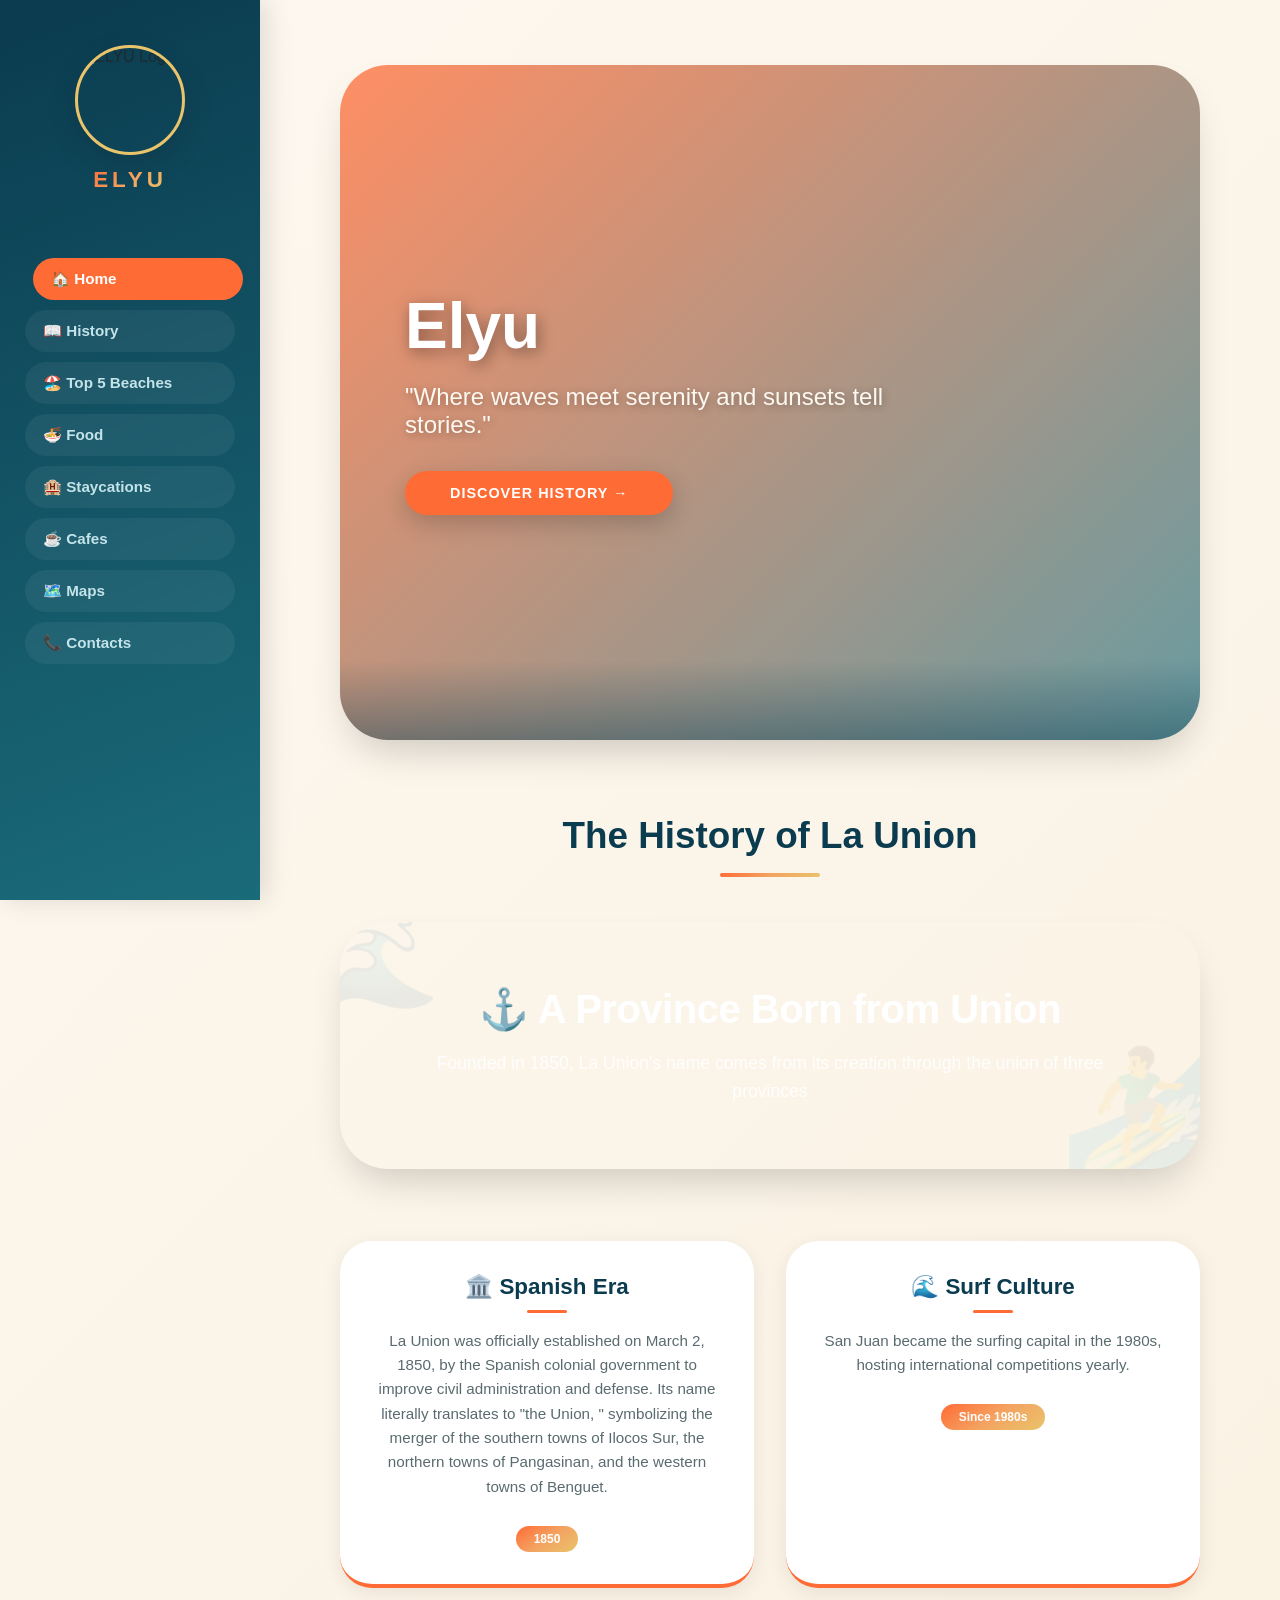
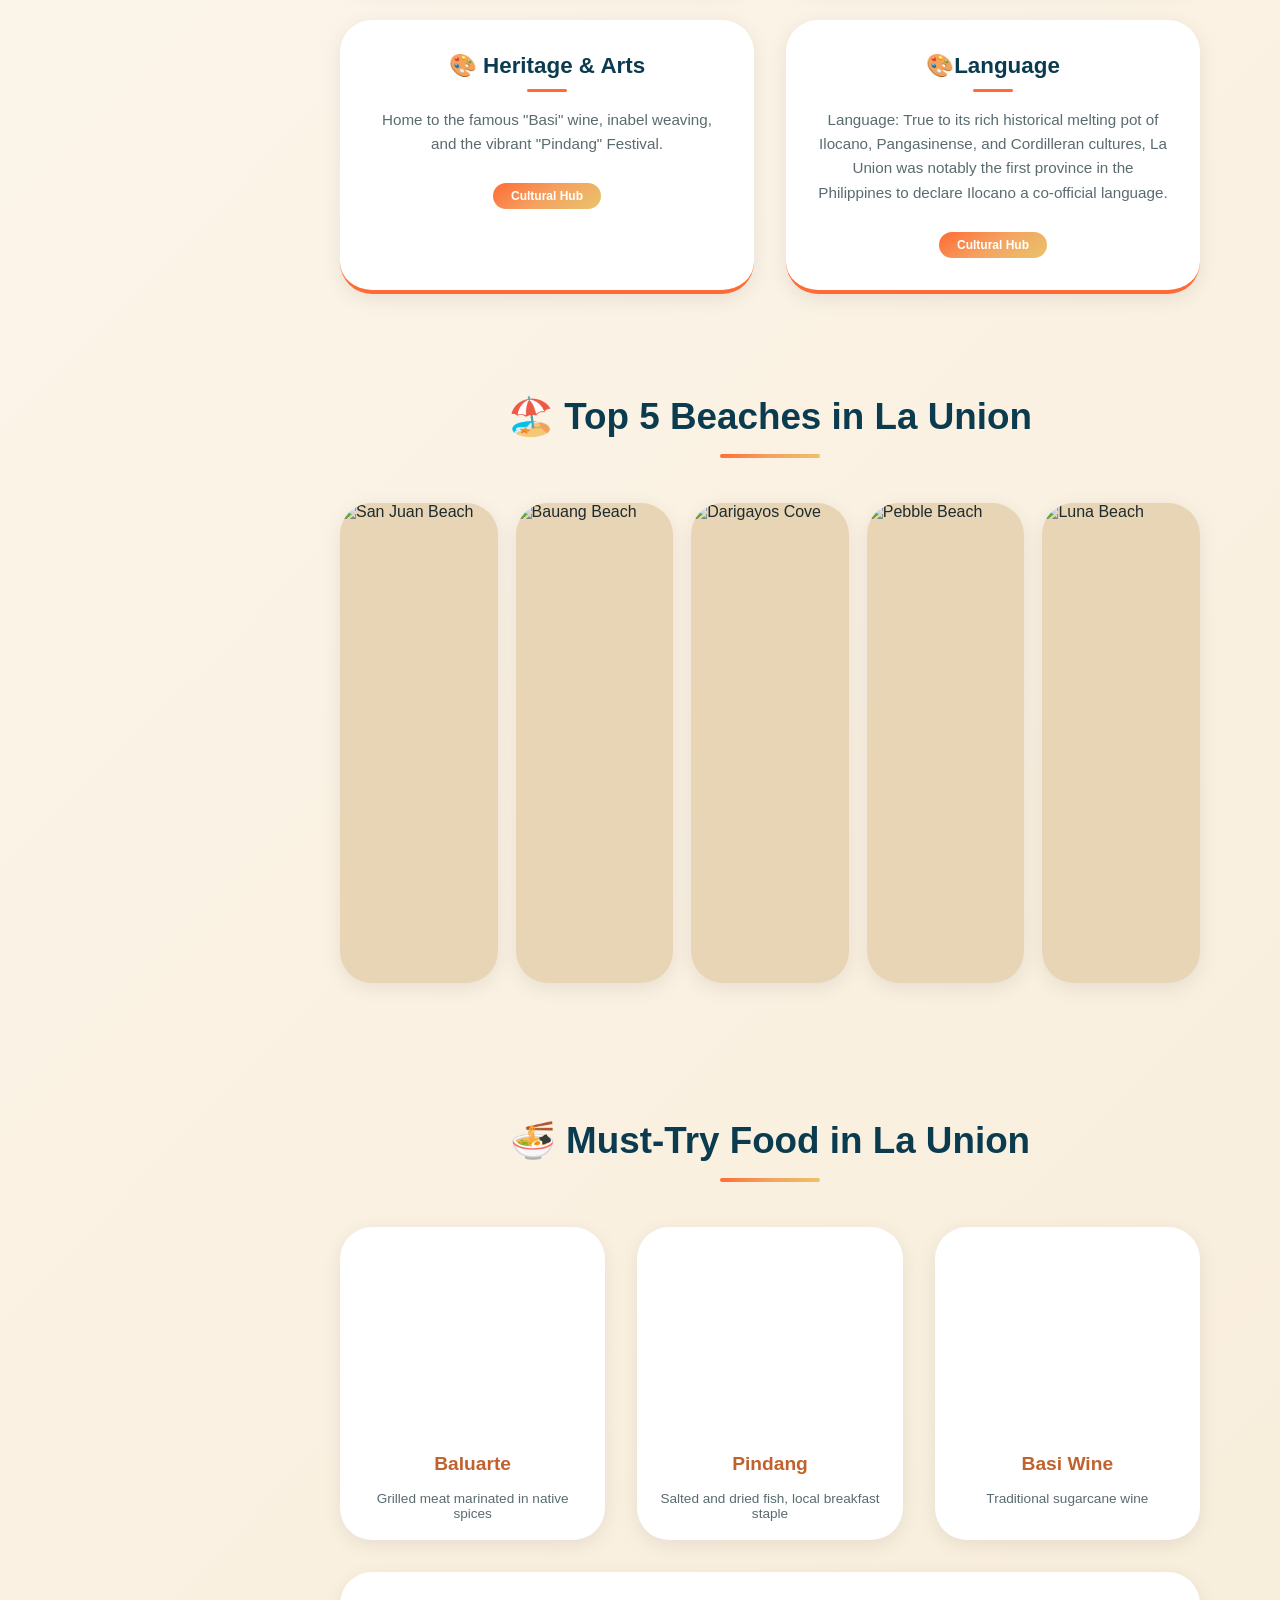
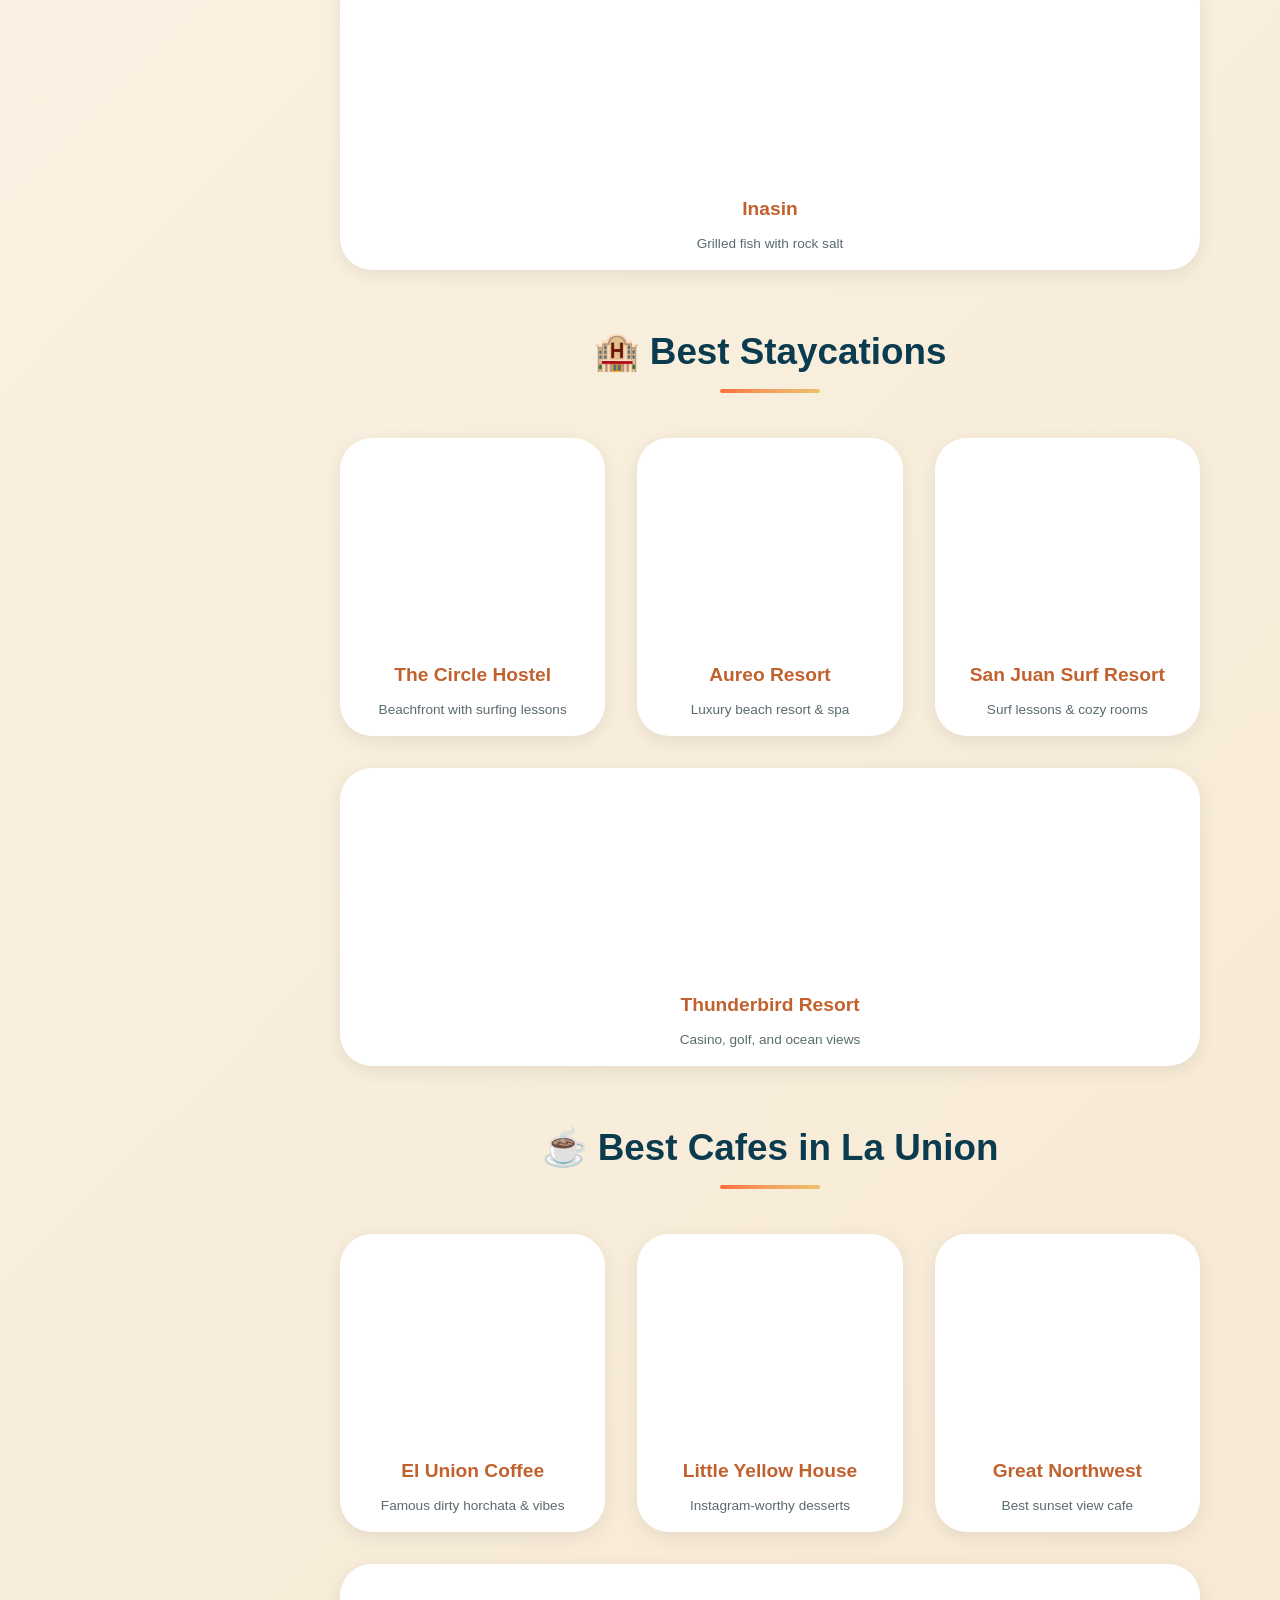
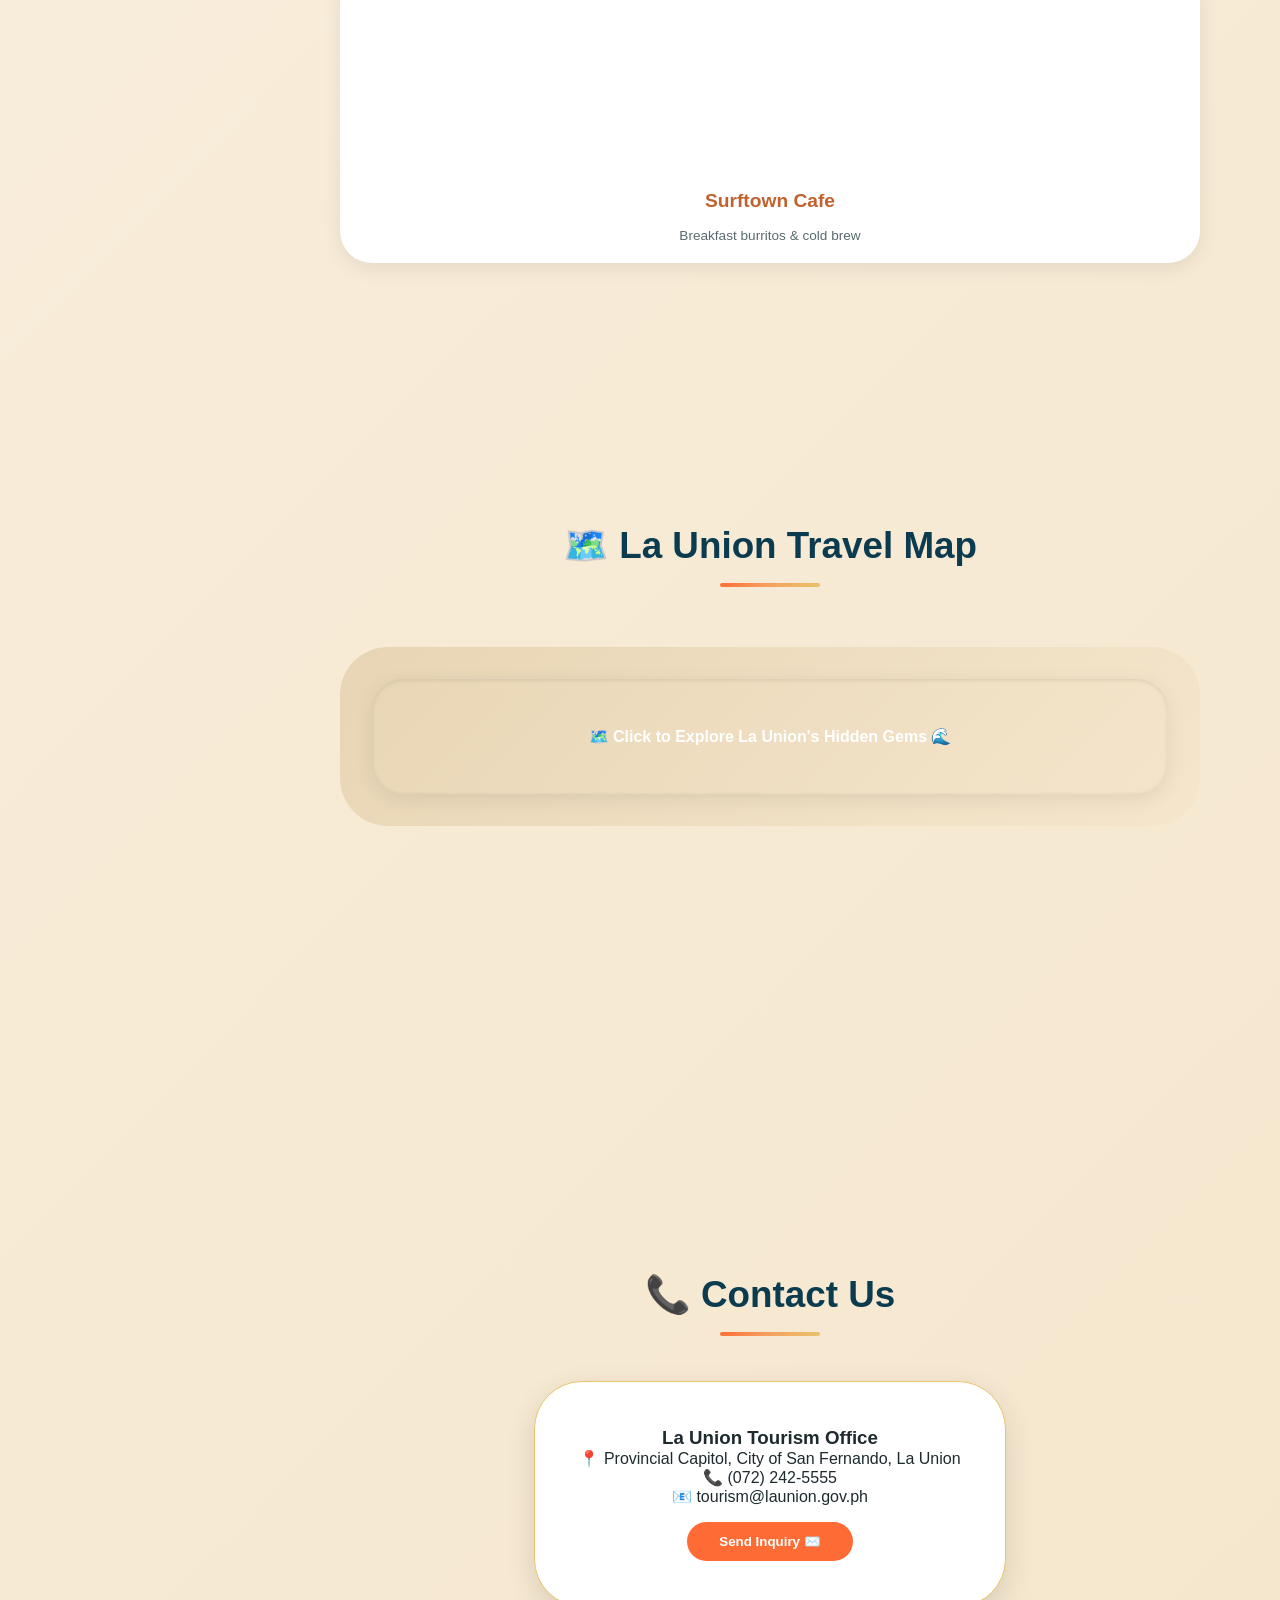
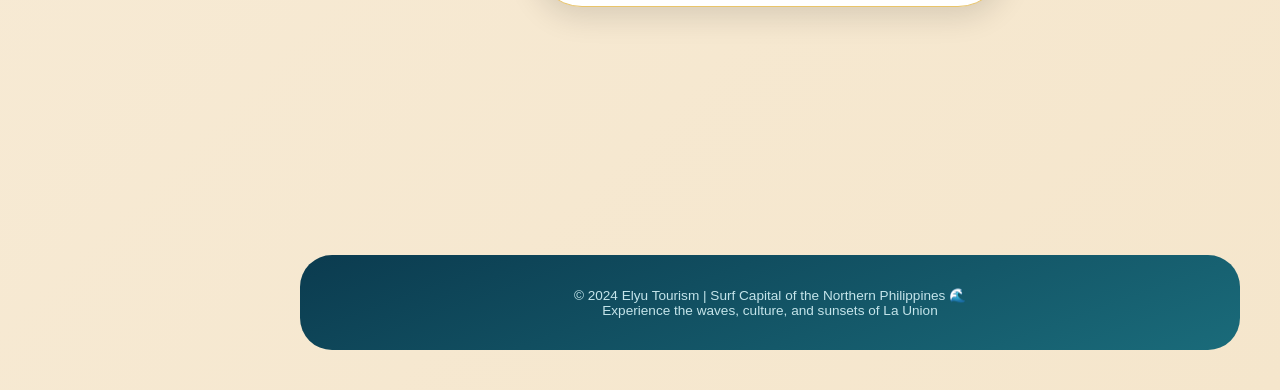
==== tourist.html @ 0ab605ce "index.html" ====
<!DOCTYPE html>
<html lang="en">
<head>
    <meta charset="UTF-8">
    <meta name="viewport" content="width=device-width, initial-scale=1.0">
    <title>La Union | Surf Capital of the Northern Philippines</title>
    <link rel="preconnect" href="https://fonts.googleapis.com">
    <link rel="preconnect" href="https://fonts.gstatic.com" crossorigin>
    <link rel="stylesheet" href="project.css">
</head>
<style>
    /* ----- RESET & SUNSET VIBES VARIABLES ----- */
* {
    margin: 0;
    padding: 0;
    box-sizing: border-box;
}

:root {
    /* Fonts */
    --primary-font: 'Montserrat', sans-serif;
    --body-font: 'Poppins', sans-serif;
    
    /* 🌅 SUNSET VIBES COLOR PALETTE 🌊 */
    --sunset-orange: #FF6B35;
    --sunset-coral: #F4A261;
    --sunset-gold: #E9C46A;
    --sunset-pink: #E76F51;
    --sunset-glow: #FFB347;
    
    /* Ocean Waters */
    --ocean-deep: #0B3B4F;
    --ocean-wave: #1A6B7A;
    --ocean-shallow: #4AA3B0;
    --ocean-foam: #8DC9D4;
    --ocean-mist: #C4E4EA;
    
    /* Sand & Beach */
    --sand-light: #FDF8F0;
    --sand-warm: #F5E6CC;
    --sand-deep: #E8D5B5;
    
    /* Terracotta Accents */
    --terracotta: #C1612E;
    --terracotta-dark: #9B451D;
    
    /* Text Colors */
    --text-dark: #1E2A2E;
    --text-light: #5A6B6F;
    --text-white: #FFFFFF;
    
    /* Gradients */
    --sidebar-gradient: linear-gradient(160deg, #0B3B4F 0%, #1A6B7A 100%);
    --hero-gradient: linear-gradient(135deg, rgba(255, 107, 53, 0.75), rgba(26, 107, 122, 0.65));
    --sunset-gradient: linear-gradient(145deg, #FF6B35, #F4A261, #E9C46A);
    --ocean-gradient: linear-gradient(145deg, #0B3B4F, #1A6B7A, #4AA3B0);
    
    /* Sizes & Effects */
    --sidebar-width: 260px;
    --transition: all 0.3s cubic-bezier(0.2, 0.9, 0.4, 1.1);
    --shadow-sm: 0 5px 20px rgba(0,0,0,0.08);
    --shadow-md: 0 10px 30px rgba(0,0,0,0.12);
    --shadow-lg: 0 20px 40px -12px rgba(0,0,0,0.2);
    --border-radius-lg: 48px;
    --border-radius-md: 32px;
    --border-radius-sm: 24px;
}

/* --- BODY & BACKGROUND --- */
body {
    font-family: var(--body-font);
    background: linear-gradient(135deg, var(--sand-light) 0%, var(--sand-warm) 100%);
    color: var(--text-dark);
    min-height: 100vh;
    scroll-behavior: smooth;
}

/* --- SIDEBAR - DESKTOP VERSION --- */
.sidebar {
    width: var(--sidebar-width);
    height: 100vh;
    background: var(--sidebar-gradient);
    position: fixed;
    top: 0;
    left: 0;
    padding: 45px 25px;
    display: flex;
    flex-direction: column;
    z-index: 1000;
    transition: var(--transition);
    box-shadow: 6px 0 25px rgba(0,0,0,0.12);
}

.logo-container {
    display: flex;
    flex-direction: column;
    align-items: center;
    margin-bottom: 45px;
}

.real-img { 
    width: 110px;
    height: 110px;
    object-fit: cover;
    border-radius: 50%;
    border: 3px solid var(--sunset-gold);
    box-shadow: var(--shadow-md);
    transition: transform 0.3s ease;
}

.real-img:hover {
    transform: scale(1.03);
    border-color: var(--sunset-orange);
}

.logo-text {
    color: var(--text-white);
    margin-top: 12px;
    font-size: 1.4rem;
    letter-spacing: 4px;
    font-family: var(--primary-font);
    font-weight: 800;
    background: var(--sunset-gradient);
    -webkit-background-clip: text;
    background-clip: text;
    color: transparent;
}

.sidebar nav {
    display: flex;
    flex-direction: column;
    gap: 10px;
    margin-top: 20px;
}

.sidebar nav a {
    color: var(--ocean-mist);
    text-decoration: none;
    font-weight: 600;
    padding: 12px 18px;
    border-radius: 50px;
    transition: var(--transition);
    background: rgba(255, 255, 255, 0.06);
    backdrop-filter: blur(2px);
    font-size: 0.95rem;
    display: flex;
    align-items: center;
    gap: 10px;
}

.sidebar nav a:hover {
    background: var(--sunset-orange);
    color: white;
    transform: translateX(8px);
    box-shadow: var(--shadow-sm);
}

/* HAMBURGER MENU BUTTON - HIDDEN ON DESKTOP */
.menu-toggle {
    display: none;
}

/* --- MAIN CONTENT (DESKTOP) --- */
main {
    margin-left: var(--sidebar-width);
    width: calc(100% - var(--sidebar-width));
    padding: 20px 40px;
    background: none;
}

section {
    min-height: 85vh;
    padding: 30px 40px;
    display: flex;
    flex-direction: column;
    justify-content: center;
    scroll-margin-top: 20px;
}

/* --- HERO SECTION --- */
.hero {
    background: var(--hero-gradient), url('LAUNION.jpg');
    background-size: cover;
    background-position: center 30%;
    background-repeat: no-repeat;
    border-radius: var(--border-radius-lg);
    padding: 90px 65px;
    min-height: 75vh;
    display: flex;
    flex-direction: column;
    justify-content: center;
    box-shadow: var(--shadow-lg);
    position: relative;
    overflow: hidden;
}

.hero::before {
    content: '';
    position: absolute;
    bottom: 0;
    left: 0;
    right: 0;
    height: 80px;
    background: linear-gradient(to top, rgba(11, 59, 79, 0.4), transparent);
    pointer-events: none;
}

.hero h1 {
    font-size: clamp(2.5rem, 5vw, 5.5rem);
    font-weight: 800;
    font-family: var(--primary-font);
    color: white;
    text-shadow: 2px 4px 15px rgba(0,0,0,0.4);
    line-height: 1.15;
    margin-bottom: 1.2rem;
    max-width: 750px;
    position: relative;
    z-index: 1;
}

.hero p {
    font-size: clamp(1rem, 2vw, 1.5rem);
    color: var(--sand-light);
    font-weight: 500;
    max-width: 550px;
    text-shadow: 1px 2px 8px rgba(0,0,0,0.3);
    margin-bottom: 2rem;
    position: relative;
    z-index: 1;
}

/* --- BUTTONS --- */
.explore-btn {
    font-size: 0.9rem;
    background: var(--sunset-orange);
    color: white;
    padding: 14px 45px;
    border-radius: 50px;
    text-decoration: none;
    font-weight: 700;
    text-transform: uppercase;
    font-family: var(--primary-font);
    width: fit-content;
    transition: var(--transition);
    box-shadow: 0 8px 25px rgba(0,0,0,0.2);
    border: none;
    cursor: pointer;
    letter-spacing: 1px;
    position: relative;
    z-index: 1;
}

.explore-btn:hover {
    background: var(--terracotta-dark);
    transform: translateY(-3px);
    box-shadow: 0 15px 30px rgba(0,0,0,0.25);
}

.btn-small {
    background: var(--sunset-orange);
    border: none;
    padding: 12px 32px;
    border-radius: 50px;
    font-weight: 600;
    color: white;
    margin-top: 1rem;
    cursor: pointer;
    transition: var(--transition);
    font-family: var(--primary-font);
}

.btn-small:hover {
    background: var(--terracotta-dark);
    transform: translateY(-2px);
}

/* --- SECTION TITLES --- */
.section-title {
    font-size: 2.3rem;
    font-family: var(--primary-font);
    text-align: center;
    margin-bottom: 2.8rem;
    color: var(--ocean-deep);
    font-weight: 800;
    position: relative;
}

.section-title:after {
    content: '';
    display: block;
    width: 100px;
    height: 4px;
    background: var(--sunset-gradient);
    margin: 1rem auto 0;
    border-radius: 4px;
}

/* --- HOVER GALLERY (Beaches) --- */
.slides {
    display: flex;
    width: 100%;
    height: 480px;
    gap: 18px;
    list-style: none;
    margin-bottom: 35px;
}

.slides li, .slide {
    flex: 1;
    position: relative;
    overflow: hidden;
    border-radius: var(--border-radius-md);
    transition: flex 0.6s cubic-bezier(0.25, 1, 0.5, 1);
    cursor: pointer;
    background: var(--sand-deep);
    display: flex;
    align-items: center;
    justify-content: center;
    box-shadow: var(--shadow-sm);
}

.slides li:hover, .slide:hover { 
    flex: 4.5; 
}

.slides img {
    width: 100%;
    height: 100%;
    object-fit: cover;
}

.content {
    position: absolute;
    bottom: 0;
    left: 0;
    right: 0;
    padding: 30px 25px;
    background: linear-gradient(transparent, rgba(11, 59, 79, 0.9));
    color: white;
    opacity: 0;
    transition: opacity 0.4s ease;
}

.slides li:hover .content { 
    opacity: 1; 
}

.content h3 {
    font-size: 1.4rem;
    font-family: var(--primary-font);
    margin-bottom: 5px;
}

.content p {
    font-size: 0.85rem;
    opacity: 0.9;
}

/* --- STORY SECTION --- */
.story-container {
    max-width: 1400px;
    margin: 0 auto;
}

.story-hero {
    background: linear-gradient(135deg, rgba(11, 59, 79, 0.92), rgba(255, 107, 53, 0.85)), url('https://images.unsplash.com/photo-1589330273594-fade1ee91647?q=80&w=2070&auto=format');
    background-size: cover;
    background-position: center;
    background-attachment: fixed;
    border-radius: var(--border-radius-lg);
    padding: 4rem 3rem;
    text-align: center;
    margin-bottom: 3.5rem;
    color: white;
    box-shadow: var(--shadow-lg);
    position: relative;
    overflow: hidden;
}

.story-hero::before {
    content: '🏄‍♂️';
    position: absolute;
    font-size: 8rem;
    opacity: 0.08;
    bottom: -20px;
    right: -20px;
    pointer-events: none;
}

.story-hero::after {
    content: '🌊';
    position: absolute;
    font-size: 6rem;
    opacity: 0.08;
    top: -20px;
    left: -20px;
    pointer-events: none;
}

.story-hero h2 {
    font-size: 2.5rem;
    font-weight: 800;
    font-family: var(--primary-font);
    margin-bottom: 1rem;
    letter-spacing: -0.5px;
}

.story-hero p {
    font-size: 1.1rem;
    max-width: 700px;
    margin: 0 auto;
    opacity: 0.95;
    line-height: 1.6;
}

.story-grid {
    display: grid;
    grid-template-columns: repeat(auto-fit, minmax(300px, 1fr));
    gap: 2rem;
    margin-top: 1rem;
}

.story-card {
    background: white;
    border-radius: var(--border-radius-md);
    padding: 2rem 1.8rem;
    transition: var(--transition);
    box-shadow: var(--shadow-sm);
    border-bottom: 4px solid var(--sunset-orange);
    position: relative;
    overflow: hidden;
    text-align: center;
}

.story-card::before {
    content: '';
    position: absolute;
    top: 0;
    left: 0;
    right: 0;
    height: 4px;
    background: var(--sunset-gradient);
    opacity: 0;
    transition: var(--transition);
}

.story-card:hover::before {
    opacity: 1;
}

.story-card:hover {
    transform: translateY(-10px);
    box-shadow: var(--shadow-lg);
    border-bottom-color: var(--ocean-wave);
}

.story-card .card-icon {
    font-size: 3rem;
    margin-bottom: 1.2rem;
    display: inline-block;
}

.story-card h3 {
    color: var(--ocean-deep);
    margin-bottom: 1rem;
    font-size: 1.4rem;
    font-weight: 700;
    font-family: var(--primary-font);
    position: relative;
    display: inline-block;
}

.story-card h3::after {
    content: '';
    display: block;
    width: 40px;
    height: 3px;
    background: var(--sunset-orange);
    margin: 0.6rem auto 0;
    border-radius: 3px;
    transition: width 0.3s ease;
}

.story-card:hover h3::after {
    width: 60px;
}

.story-card p {
    color: var(--text-light);
    line-height: 1.6;
    margin-bottom: 1.2rem;
    font-size: 0.95rem;
}

.info-badge {
    display: inline-flex;
    align-items: center;
    gap: 6px;
    background: var(--sunset-gradient);
    padding: 6px 18px;
    border-radius: 50px;
    font-size: 0.75rem;
    font-weight: 700;
    margin-top: 0.5rem;
    color: white;
    transition: var(--transition);
}

.story-card:hover .info-badge {
    transform: scale(1.05);
    box-shadow: 0 4px 12px rgba(255, 107, 53, 0.3);
}

.year-badge {
    display: inline-block;
    background: rgba(11, 59, 79, 0.1);
    color: var(--ocean-deep);
    padding: 4px 12px;
    border-radius: 50px;
    font-size: 0.7rem;
    font-weight: 600;
    margin-bottom: 0.8rem;
}

/* --- GALLERY CARDS --- */
.gallery-list {
    display: flex;
    flex-wrap: wrap;
    gap: 2rem;
    list-style: none;
    justify-content: center;
}

.gallery-card {
    flex: 1 1 230px;
    background: white;
    border-radius: var(--border-radius-md);
    overflow: hidden;
    transition: var(--transition);
    cursor: pointer;
    box-shadow: var(--shadow-sm);
    display: flex;
    flex-direction: column;
    min-width: 190px;
}

.gallery-card:hover {
    transform: translateY(-8px);
    box-shadow: var(--shadow-lg);
}

.img-holder {
    height: 210px;
    background-size: cover;
    background-position: center;
    transition: transform 0.4s ease;
}

.gallery-card:hover .img-holder {
    transform: scale(1.05);
}

.gallery-card h3 {
    background: white;
    margin: 0;
    padding: 1rem;
    font-size: 1.2rem;
    font-weight: 700;
    text-align: center;
    color: var(--terracotta);
    transition: var(--transition);
}

.gallery-card:hover h3 {
    background: var(--sunset-orange);
    color: white;
}

.gallery-card .desc {
    padding: 0 1rem 1.2rem 1rem;
    font-size: 0.85rem;
    color: var(--text-light);
    text-align: center;
}

/* --- MAP SECTION --- */
.map-container {
    background: linear-gradient(135deg, var(--sand-deep), var(--sand-warm));
    border-radius: var(--border-radius-lg);
    padding: 2rem;
    margin-top: 1rem;
    text-align: center;
}

.interactive-map-card {
    background: var(--ocean-gradient);
    border-radius: var(--border-radius-md);
    padding: 3rem 2rem;
    color: white;
    font-weight: bold;
    cursor: pointer;
    transition: var(--transition);
    box-shadow: inset 0 1px 4px rgba(0,0,0,0.1), var(--shadow-sm);
    background-image: radial-gradient(circle at 10% 30%, rgba(255,215,150,0.15) 1px, transparent 1px);
    background-size: 22px 22px;
}

.interactive-map-card:hover {
    transform: scale(0.98);
    background: var(--ocean-deep);
}

/* --- INQUIRE & CONTACT --- */
.inquire-card, .contact-card {
    background: white;
    border-radius: var(--border-radius-lg);
    padding: 2.8rem;
    text-align: center;
    max-width: 750px;
    margin: 0 auto;
    box-shadow: var(--shadow-md);
    transition: var(--transition);
    border: 1px solid var(--sunset-gold);
}

.inquire-card:hover, .contact-card:hover {
    transform: translateY(-6px);
    box-shadow: var(--shadow-lg);
}

/* --- DIVIDER --- */
.divider {
    margin: 2rem auto;
    width: 70%;
    height: 2px;
    background: radial-gradient(circle, var(--sunset-orange), transparent);
    border: 0;
}

/* --- FOOTER --- */
.footer-tag {
    text-align: center;
    padding: 2rem;
    font-size: 0.85rem;
    background: var(--sidebar-gradient);
    color: var(--ocean-mist);
    margin-top: 2rem;
    border-radius: var(--border-radius-md);
    margin-bottom: 20px;
}

/* MOBILE RESPONSIVE */
@media (max-width: 900px) {
    .sidebar {
        width: 100%;
        height: auto;
        position: relative;
        left: 0 !important;
        flex-direction: row;
        flex-wrap: wrap;
        align-items: center;
        justify-content: space-between;
        padding: 10px 15px;
    }
    
    .menu-toggle, .overlay {
        display: none !important;
    }
    
    .logo-container {
        flex-direction: row;
        align-items: center;
        gap: 10px;
        margin-bottom: 0;
    }
    
    .real-img {
        width: 45px;
        height: 45px;
    }
    
    .logo-text {
        font-size: 1rem;
        margin-top: 0;
        letter-spacing: 2px;
        color: white;
        background: none;
        -webkit-background-clip: unset;
        background-clip: unset;
    }
    
    .sidebar nav {
        flex-direction: row;
        flex-wrap: wrap;
        gap: 5px;
        margin-top: 0;
        width: auto;
    }
    
    .sidebar nav a {
        font-size: 0.65rem;
        padding: 5px 10px;
        background: rgba(255,255,255,0.15);
    }
    
    main {
        margin-left: 0;
        width: 100%;
        padding: 15px;
    }
    
    section {
        padding: 20px 15px;
        min-height: auto;
    }
    
    .hero {
        padding: 40px 25px;
        min-height: 50vh;
        border-radius: 28px;
    }
    
    .hero h1 {
        font-size: 1.6rem;
    }
    
    .hero p {
        font-size: 0.85rem;
    }
    
    .explore-btn {
        padding: 10px 25px;
        font-size: 0.75rem;
    }
    
    .section-title {
        font-size: 1.5rem;
        margin-bottom: 1.2rem;
    }
    
    .section-title:after {
        width: 60px;
        height: 3px;
    }
    
    .slides {
        height: 250px;
        gap: 8px;
    }
    
    .content {
        padding: 10px;
    }
    
    .content h3 {
        font-size: 0.8rem;
    }
    
    .content p {
        font-size: 0.6rem;
    }
    
    .story-hero {
        padding: 1.5rem 1rem;
        background-attachment: scroll;
    }
    
    .story-hero h2 {
        font-size: 1.3rem;
    }
    
    .story-hero p {
        font-size: 0.8rem;
    }
    
    .story-grid {
        grid-template-columns: 1fr;
        gap: 1rem;
    }
    
    .story-card {
        padding: 1rem;
    }
    
    .story-card .card-icon {
        font-size: 2rem;
    }
    
    .story-card h3 {
        font-size: 1rem;
    }
    
    .gallery-list {
        gap: 1rem;
    }
    
    .gallery-card {
        flex: 1 1 160px;
        min-width: 140px;
    }
    
    .img-holder {
        height: 130px;
    }
    
    .gallery-card h3 {
        font-size: 0.8rem;
        padding: 0.5rem;
    }
    
    .gallery-card .desc {
        font-size: 0.6rem;
    }
    
    .map-container {
        padding: 1rem;
    }
    
    .interactive-map-card {
        padding: 1.2rem;
        font-size: 0.8rem;
    }
    
    .inquire-card, .contact-card {
        padding: 1.2rem;
        max-width: 100%;
    }
    
    .footer-tag {
        padding: 1rem;
        font-size: 0.65rem;
    }
}

/* SMALL MOBILE */
@media (max-width: 550px) {
    .sidebar {
        padding: 8px 12px;
    }
    
    .real-img {
        width: 35px;
        height: 35px;
    }
    
    .logo-text {
        font-size: 0.8rem;
    }
    
    .sidebar nav a {
        font-size: 0.55rem;
        padding: 4px 8px;
    }
    
    .hero {
        padding: 30px 18px;
        min-height: 45vh;
    }
    
    .hero h1 {
        font-size: 1.3rem;
    }
    
    .hero p {
        font-size: 0.75rem;
    }
    
    .slides {
        height: 180px;
    }
    
    .gallery-card {
        flex: 1 1 130px;
        min-width: 120px;
    }
    
    .img-holder {
        height: 100px;
    }
}
</style>
<body>


    <!-- SIDEBAR -->
    <aside class="sidebar">
        <div class="logo-container">
          <img src="real.png" alt="ELYU Logo" class="real-img">
            <div class="logo-text">ELYU</div>
        </div>
        <nav>
            <a href="#home">🏠 Home</a>
            <a href="#history">📖 History</a>
            <a href="#beaches">🏖️ Top 5 Beaches</a>
            <a href="#food">🍜 Food</a>
            <a href="#staycations">🏨 Staycations</a>
            <a href="#cafes">☕ Cafes</a>
            <a href="#map">🗺️ Maps</a>
            <a href="#contact">📞 Contacts</a>
        </nav>
    </aside>

    <!-- MAIN CONTENT -->
    <main>
        <!-- HERO SECTION -->
        <section id="home">
            <div class="hero">
                <h1>Elyu</h1>
                <p>"Where waves meet serenity and sunsets tell stories."</p>
                <a href="#history" class="explore-btn">Discover History →</a>
            </div>
        </section>

        <!-- HISTORY SECTION -->
        <section id="history">
            <h2 class="section-title">The History of La Union</h2>
            <div class="story-hero">
                <h2>⚓ A Province Born from Union</h2>
                <p>Founded in 1850, La Union's name comes from its creation through the union of three provinces</p>
            </div>
            <div class="story-grid">
                <div class="story-card">
                    <h3>🏛️ Spanish Era</h3>
                    <p>La Union was officially established on March 2, 1850, by the Spanish colonial government to improve civil administration and defense. Its name literally translates to "the Union,
                      " symbolizing the merger of the southern towns of Ilocos Sur,
                       the northern towns of Pangasinan, and the western towns of Benguet.</p>
                    <span class="info-badge">1850</span>
                </div>
                <div class="story-card">
                    <h3>🌊 Surf Culture</h3>
                    <p>San Juan became the surfing capital in the 1980s, hosting international competitions yearly.</p>
                    <span class="info-badge">Since 1980s</span>
                </div>
                <div class="story-card">
                    <h3>🎨 Heritage & Arts</h3>
                    <p>Home to the famous "Basi" wine, inabel weaving, and the vibrant "Pindang" Festival.</p>
                    <span class="info-badge">Cultural Hub</span>
                </div>
                 <div class="story-card">
                    <h3>🎨Language</h3>
                    <p>Language: True to its rich historical melting pot of Ilocano,
                       Pangasinense, and Cordilleran cultures, 
                       La Union was notably the first province in the Philippines to declare Ilocano a co-official language.</p>
                    <span class="info-badge">Cultural Hub</span>
                </div>
            </div>
        </section>

        <!-- TOP 5 BEACHES -->
        <section id="beaches">
            <h2 class="section-title">🏖️ Top 5 Beaches in La Union</h2>
            <ul class="slides">
                <li>
                    <img src="https://images.unsplash.com/photo-1507525428034-b723cf961d3e?q=80&w=2073&auto=format" alt="San Juan Beach">
                    <div class="content">
                        <h3>San Juan Beach</h3>
                        <p>The Surfing Capital - perfect waves for beginners and pros.</p>
                    </div>
                </li>
                <li>
                    <img src="https://images.unsplash.com/photo-1519046904884-53103b34b206?q=80&w=2070&auto=format" alt="Bauang Beach">
                    <div class="content">
                        <h3>Bauang Beach</h3>
                        <p>Calm waters, great for swimming and beach picnics.</p>
                    </div>
                </li>
                <li>
                    <img src="https://images.unsplash.com/photo-1535498730771-e735b998cd64?q=80&w=1887&auto=format" alt="Darigayos Cove">
                    <div class="content">
                        <h3>Darigayos Cove</h3>
                        <p>Hidden gem with rock formations and crystal clear water.</p>
                    </div>
                </li>
                <li>
                    <img src="https://images.unsplash.com/photo-1506953829328-01752d5f2e1e?q=80&w=2071&auto=format" alt="Pebble Beach">
                    <div class="content">
                        <h3>Pebble Beach</h3>
                        <p>Unique pebble shoreline in Santo Domingo.</p>
                    </div>
                </li>
                <li>
                    <img src="https://images.unsplash.com/photo-1507525428034-b723cf961d3e?q=80&w=2073&auto=format" alt="Luna Beach">
                    <div class="content">
                        <h3>Luna Beach</h3>
                        <p>Quiet and peaceful - perfect for morning walks.</p>
                    </div>
                </li>
            </ul>
        </section>

        <!-- FOOD SECTION -->
        <section id="food">
            <h2 class="section-title">🍜 Must-Try Food in La Union</h2>
            <ul class="gallery-list">
                <li class="gallery-card">
                    <div class="img-holder" style="background-image: url('https://images.unsplash.com/photo-1562962230-16e4623d36e6?q=80&w=2070&auto=format');"></div>
                    <h3>Baluarte</h3>
                    <div class="desc">Grilled meat marinated in native spices</div>
                </li>
                <li class="gallery-card">
                    <div class="img-holder" style="background-image: url('https://images.unsplash.com/photo-1589302168068-964664d93dc0?q=80&w=1887&auto=format');"></div>
                    <h3>Pindang</h3>
                    <div class="desc">Salted and dried fish, local breakfast staple</div>
                </li>
                <li class="gallery-card">
                    <div class="img-holder" style="background-image: url('https://images.unsplash.com/photo-1555939594-58d7cb561ad1?q=80&w=1887&auto=format');"></div>
                    <h3>Basi Wine</h3>
                    <div class="desc">Traditional sugarcane wine</div>
                </li>
                <li class="gallery-card">
                    <div class="img-holder" style="background-image: url('https://images.unsplash.com/photo-1563805042-7684c019e1cb?q=80&w=2070&auto=format');"></div>
                    <h3>Inasin</h3>
                    <div class="desc">Grilled fish with rock salt</div>
                </li>
            </ul>
        </section>

        <!-- STAYCATIONS -->
        <section id="staycations">
            <h2 class="section-title">🏨 Best Staycations</h2>
            <ul class="gallery-list">
                <li class="gallery-card">
                    <div class="img-holder" style="background-image: url('https://images.unsplash.com/photo-1566073771259-6a8506099945?q=80&w=2070&auto=format');"></div>
                    <h3>The Circle Hostel</h3>
                    <div class="desc">Beachfront with surfing lessons</div>
                </li>
                <li class="gallery-card">
                    <div class="img-holder" style="background-image: url('https://images.unsplash.com/photo-1582719508461-905c673771fd?q=80&w=1925&auto=format');"></div>
                    <h3>Aureo Resort</h3>
                    <div class="desc">Luxury beach resort & spa</div>
                </li>
                <li class="gallery-card">
                    <div class="img-holder" style="background-image: url('https://images.unsplash.com/photo-1618773928121-c32242e63f39?q=80&w=2070&auto=format');"></div>
                    <h3>San Juan Surf Resort</h3>
                    <div class="desc">Surf lessons & cozy rooms</div>
                </li>
                <li class="gallery-card">
                    <div class="img-holder" style="background-image: url('https://images.unsplash.com/photo-1542314831-068cd1dbfeeb?q=80&w=2070&auto=format');"></div>
                    <h3>Thunderbird Resort</h3>
                    <div class="desc">Casino, golf, and ocean views</div>
                </li>
            </ul>
        </section>

        <!-- CAFES -->
        <section id="cafes">
            <h2 class="section-title">☕ Best Cafes in La Union</h2>
            <ul class="gallery-list">
                <li class="gallery-card">
                    <div class="img-holder" style="background-image: url('https://images.unsplash.com/photo-1442512595331-e89e73853f31?q=80&w=2070&auto=format');"></div>
                    <h3>El Union Coffee</h3>
                    <div class="desc">Famous dirty horchata & vibes</div>
                </li>
                <li class="gallery-card">
                    <div class="img-holder" style="background-image: url('https://images.unsplash.com/photo-1501339847302-ac426a4a7cbb?q=80&w=2070&auto=format');"></div>
                    <h3>Little Yellow House</h3>
                    <div class="desc">Instagram-worthy desserts</div>
                </li>
                <li class="gallery-card">
                    <div class="img-holder" style="background-image: url('https://images.unsplash.com/photo-1461023058943-07fcbe16d735?q=80&w=2069&auto=format');"></div>
                    <h3>Great Northwest</h3>
                    <div class="desc">Best sunset view cafe</div>
                </li>
                <li class="gallery-card">
                    <div class="img-holder" style="background-image: url('https://images.unsplash.com/photo-1600093463592-8e36ae95ef56?q=80&w=2070&auto=format');"></div>
                    <h3>Surftown Cafe</h3>
                    <div class="desc">Breakfast burritos & cold brew</div>
                </li>
            </ul>
        </section>

        <!-- MAPS -->
        <section id="map">
            <h2 class="section-title">🗺️ La Union Travel Map</h2>
            <div class="map-container">
                <div class="interactive-map-card" onclick="alert('📍 La Union is located in the Ilocos Region, 273 km north of Manila. Key towns: San Juan (Surf Capital), Bauang, Luna, and Bacnotan.')">
                    🗺️ Click to Explore La Union's Hidden Gems 🌊
                </div>
            </div>
        </section>

        <!-- CONTACT SECTION -->
        <section id="contact">
            <h2 class="section-title">📞 Contact Us</h2>
            <div class="contact-card">
                <h3>La Union Tourism Office</h3>
                <p>📍 Provincial Capitol, City of San Fernando, La Union</p>
                <p>📞 (072) 242-5555</p>
                <p>📧 tourism@launion.gov.ph</p>
                <button class="btn-small" onclick="alert('📧 Email sent to tourism@launion.gov.ph')">Send Inquiry ✉️</button>
            </div>
        </section>

        <!-- FOOTER -->
        <footer class="footer-tag">
            <p>© 2024 Elyu Tourism | Surf Capital of the Northern Philippines 🌊</p>
            <p>Experience the waves, culture, and sunsets of La Union</p>
        </footer>
    </main>

<script>
// Functionality for smooth navigation and active link highlighting
    document.addEventListener('DOMContentLoaded', function() {
        
        // Get all navigation links
        const navLinks = document.querySelectorAll('.sidebar nav a');
        
        // Get all sections
        const sections = document.querySelectorAll('section');
        
        // Function to remove active class from all links
        function removeActiveClass() {
            navLinks.forEach(link => {
                link.style.background = 'rgba(255, 255, 255, 0.06)';
                link.style.color = 'var(--ocean-mist)';
                link.style.transform = 'translateX(0)';
            });
        }
        
        // Function to add active class to current link
        function addActiveClass(clickedLink) {
            removeActiveClass();
            clickedLink.style.background = 'var(--sunset-orange)';
            clickedLink.style.color = 'white';
            clickedLink.style.transform = 'translateX(8px)';
        }
        
        // Add click event to each navigation link
        navLinks.forEach(link => {
            link.addEventListener('click', function(e) {
                e.preventDefault();
                
                // Get the target section id from href
                const targetId = this.getAttribute('href').substring(1);
                const targetSection = document.getElementById(targetId);
                
                // Smooth scroll to section
                if (targetSection) {
                    targetSection.scrollIntoView({
                        behavior: 'smooth',
                        block: 'start'
                    });
                }
                
                // Add active class to clicked link
                addActiveClass(this);
            });
        });
        
        // Highlight active section on scroll
        window.addEventListener('scroll', function() {
            let current = '';
            const scrollPosition = window.scrollY + 150;
            
            sections.forEach(section => {
                const sectionTop = section.offsetTop;
                const sectionHeight = section.clientHeight;
                
                if (scrollPosition >= sectionTop && scrollPosition < sectionTop + sectionHeight) {
                    current = section.getAttribute('id');
                }
            });
            
            navLinks.forEach(link => {
                const href = link.getAttribute('href').substring(1);
                if (href === current) {
                    link.style.background = 'var(--sunset-orange)';
                    link.style.color = 'white';
                    link.style.transform = 'translateX(8px)';
                } else {
                    link.style.background = 'rgba(255, 255, 255, 0.06)';
                    link.style.color = 'var(--ocean-mist)';
                    link.style.transform = 'translateX(0)';
                }
            });
        });
        
        // Trigger scroll event on page load to highlight correct section
        setTimeout(() => {
            window.dispatchEvent(new Event('scroll'));
        }, 100);
    });
    </script>
</body>
</html>
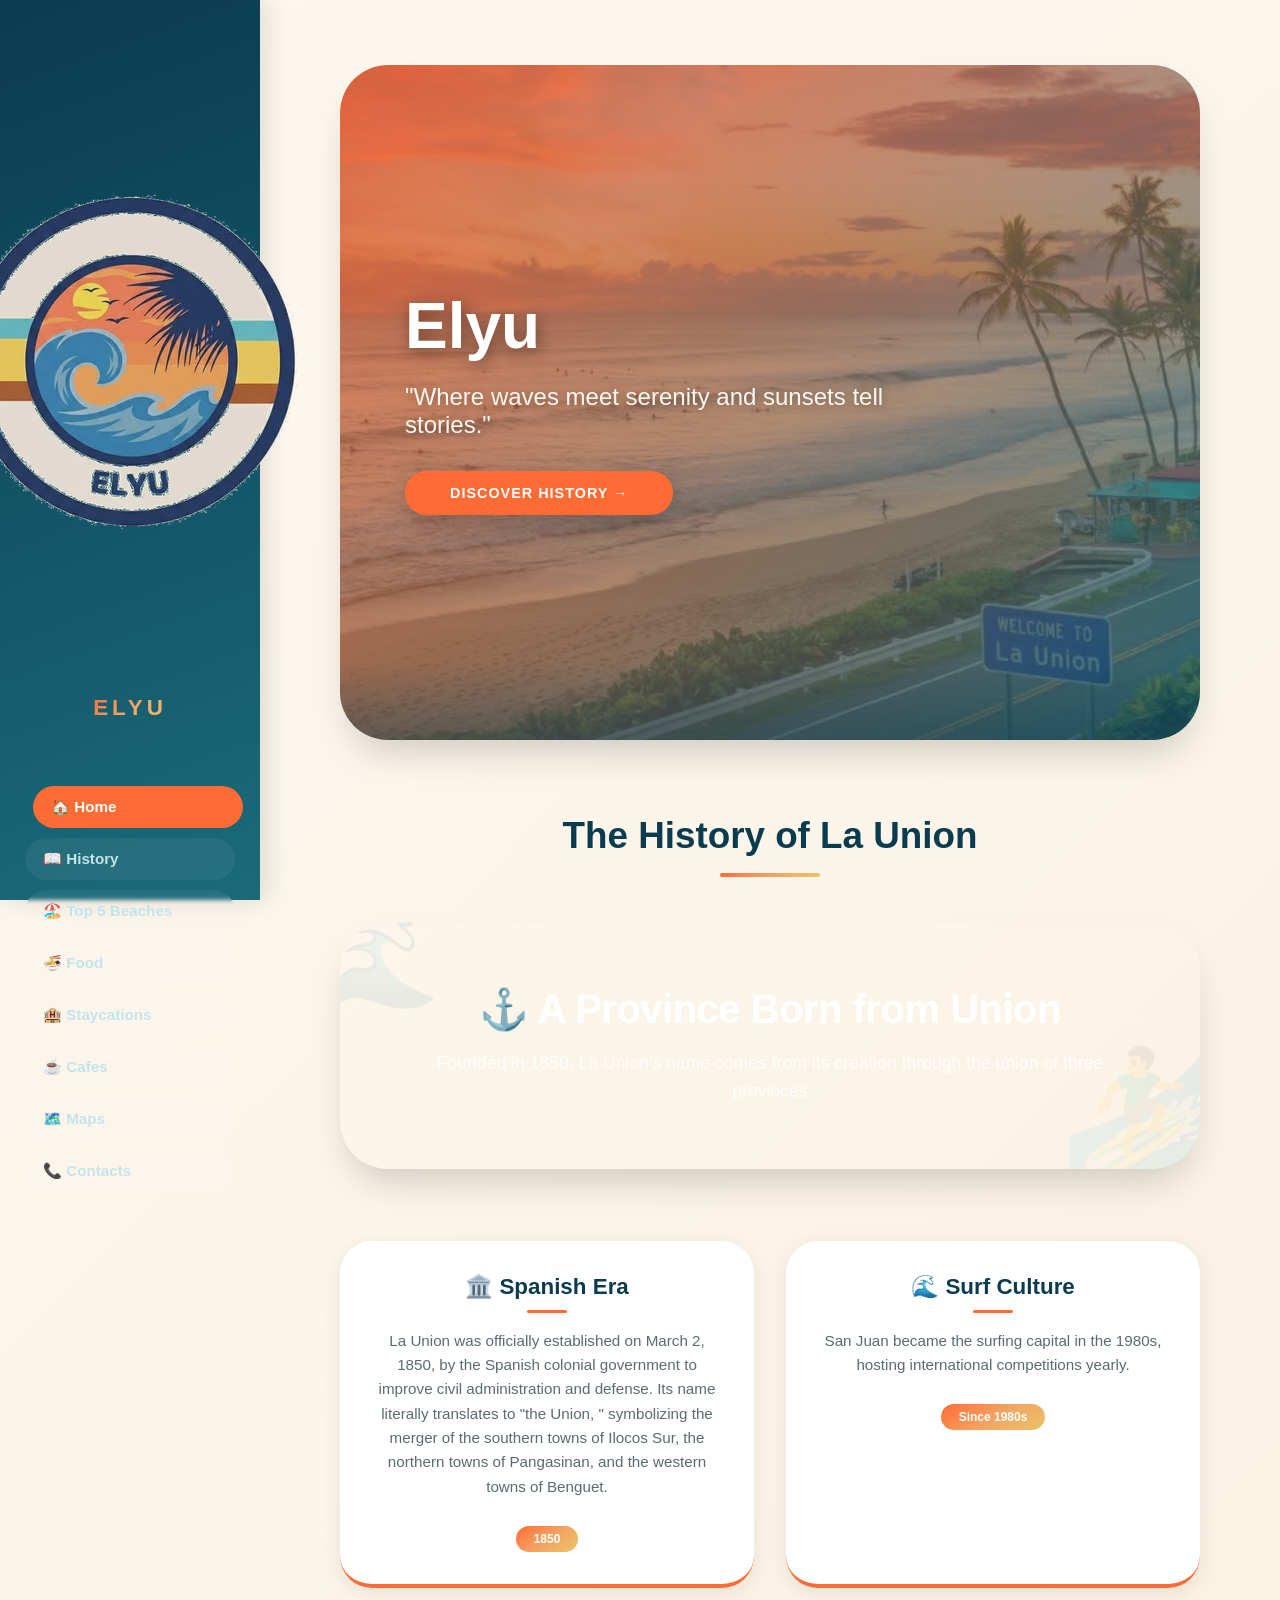
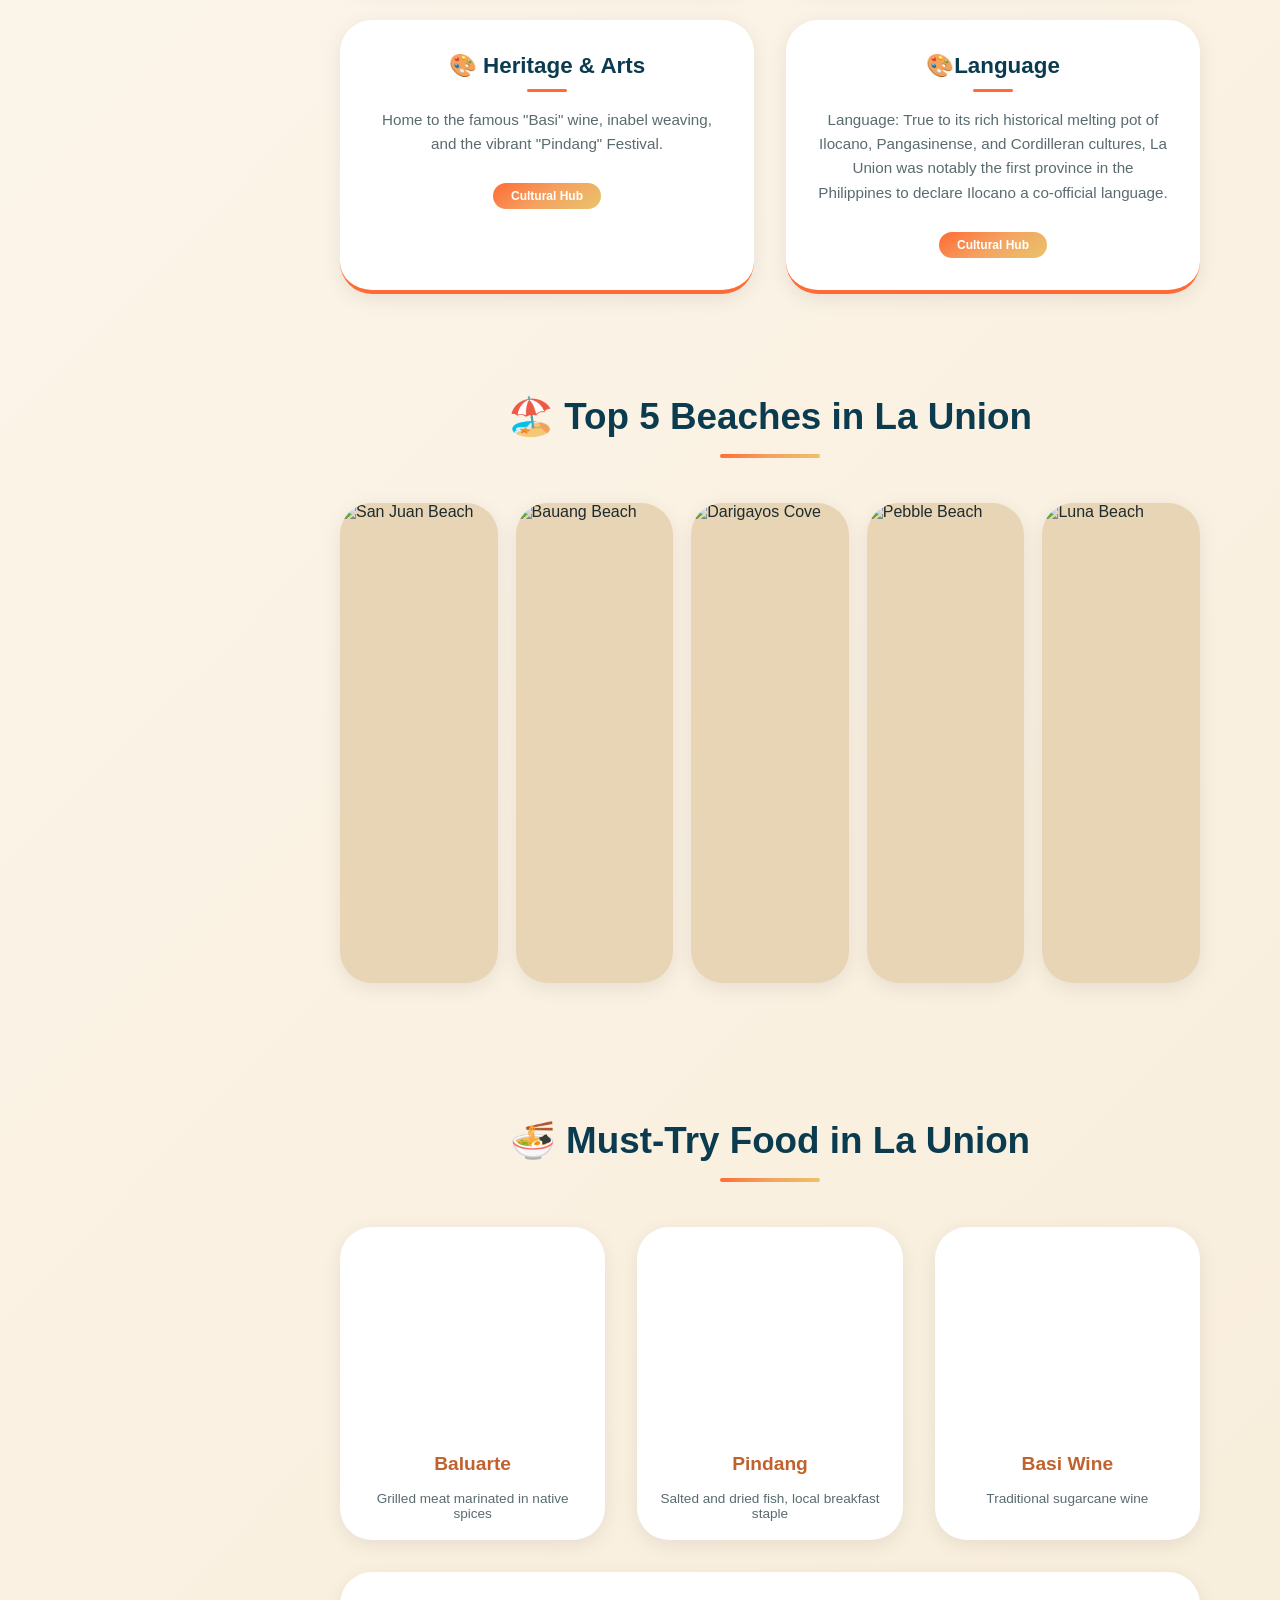
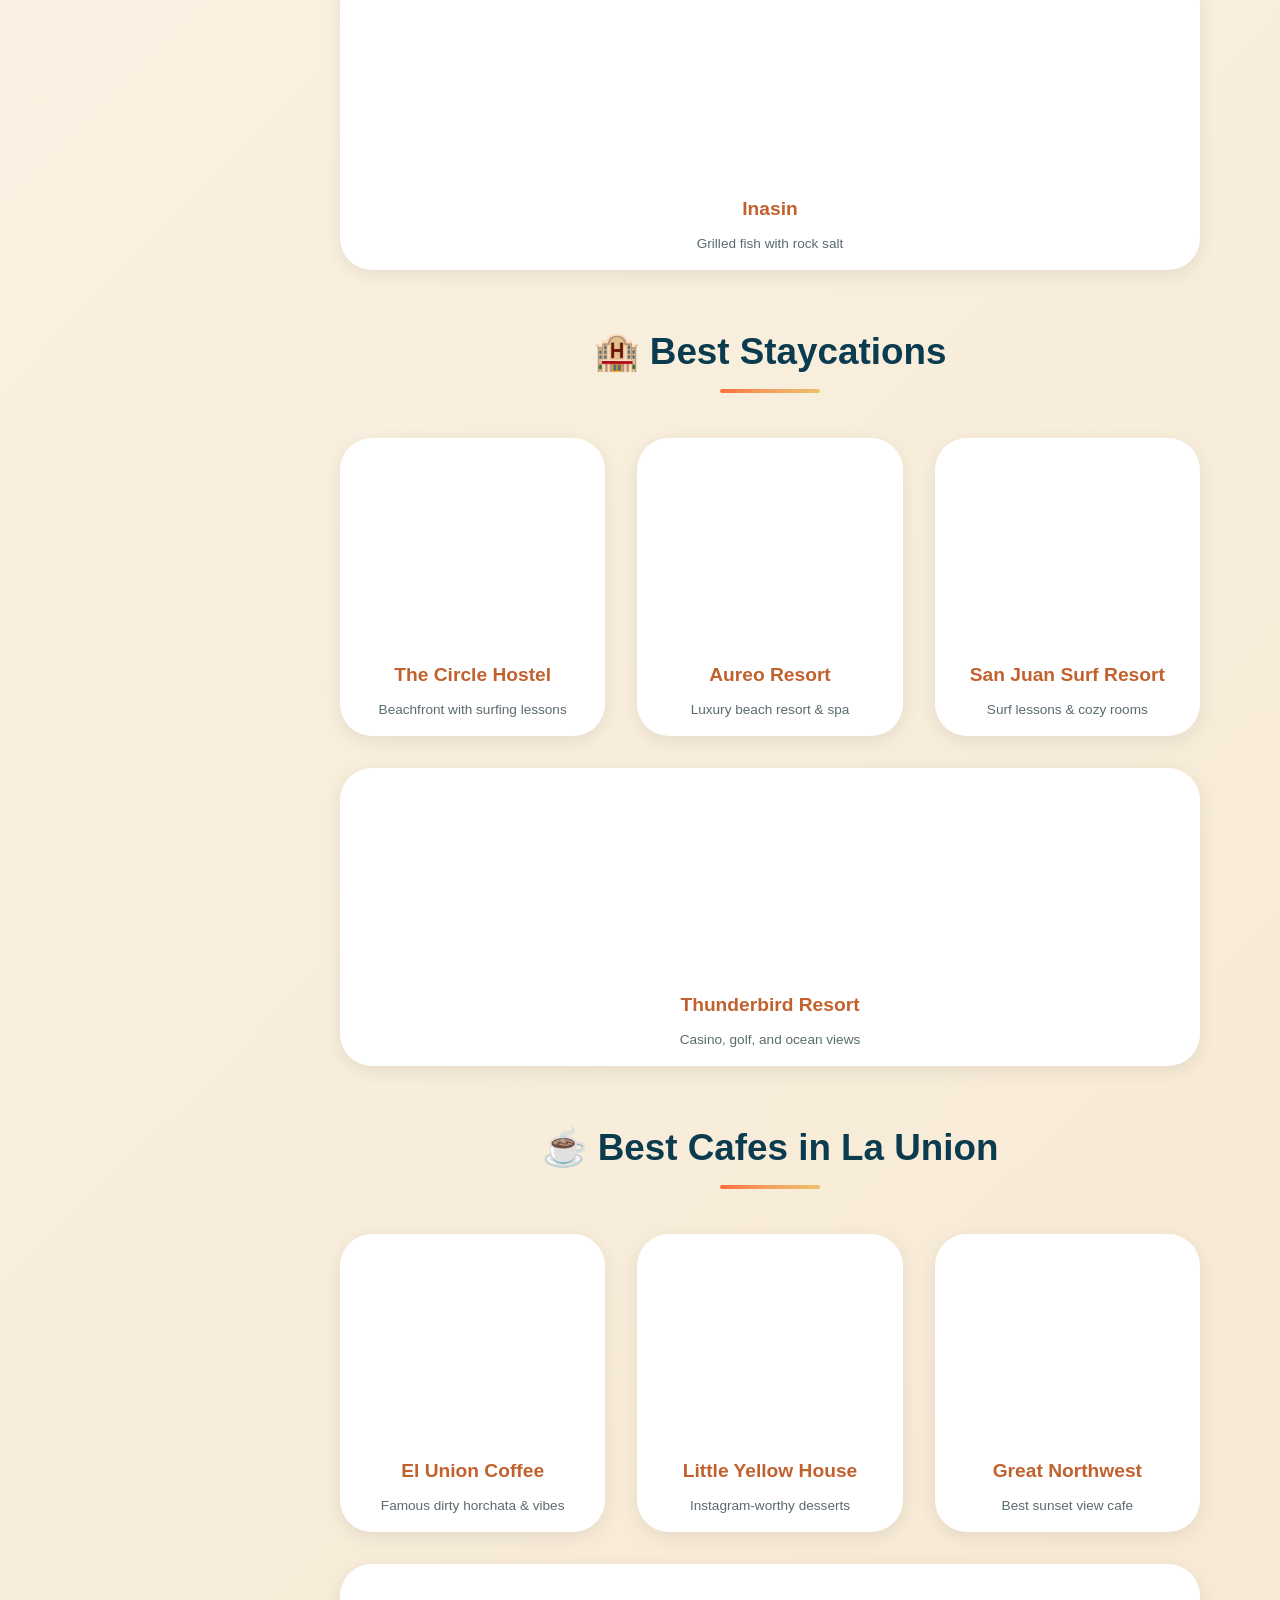
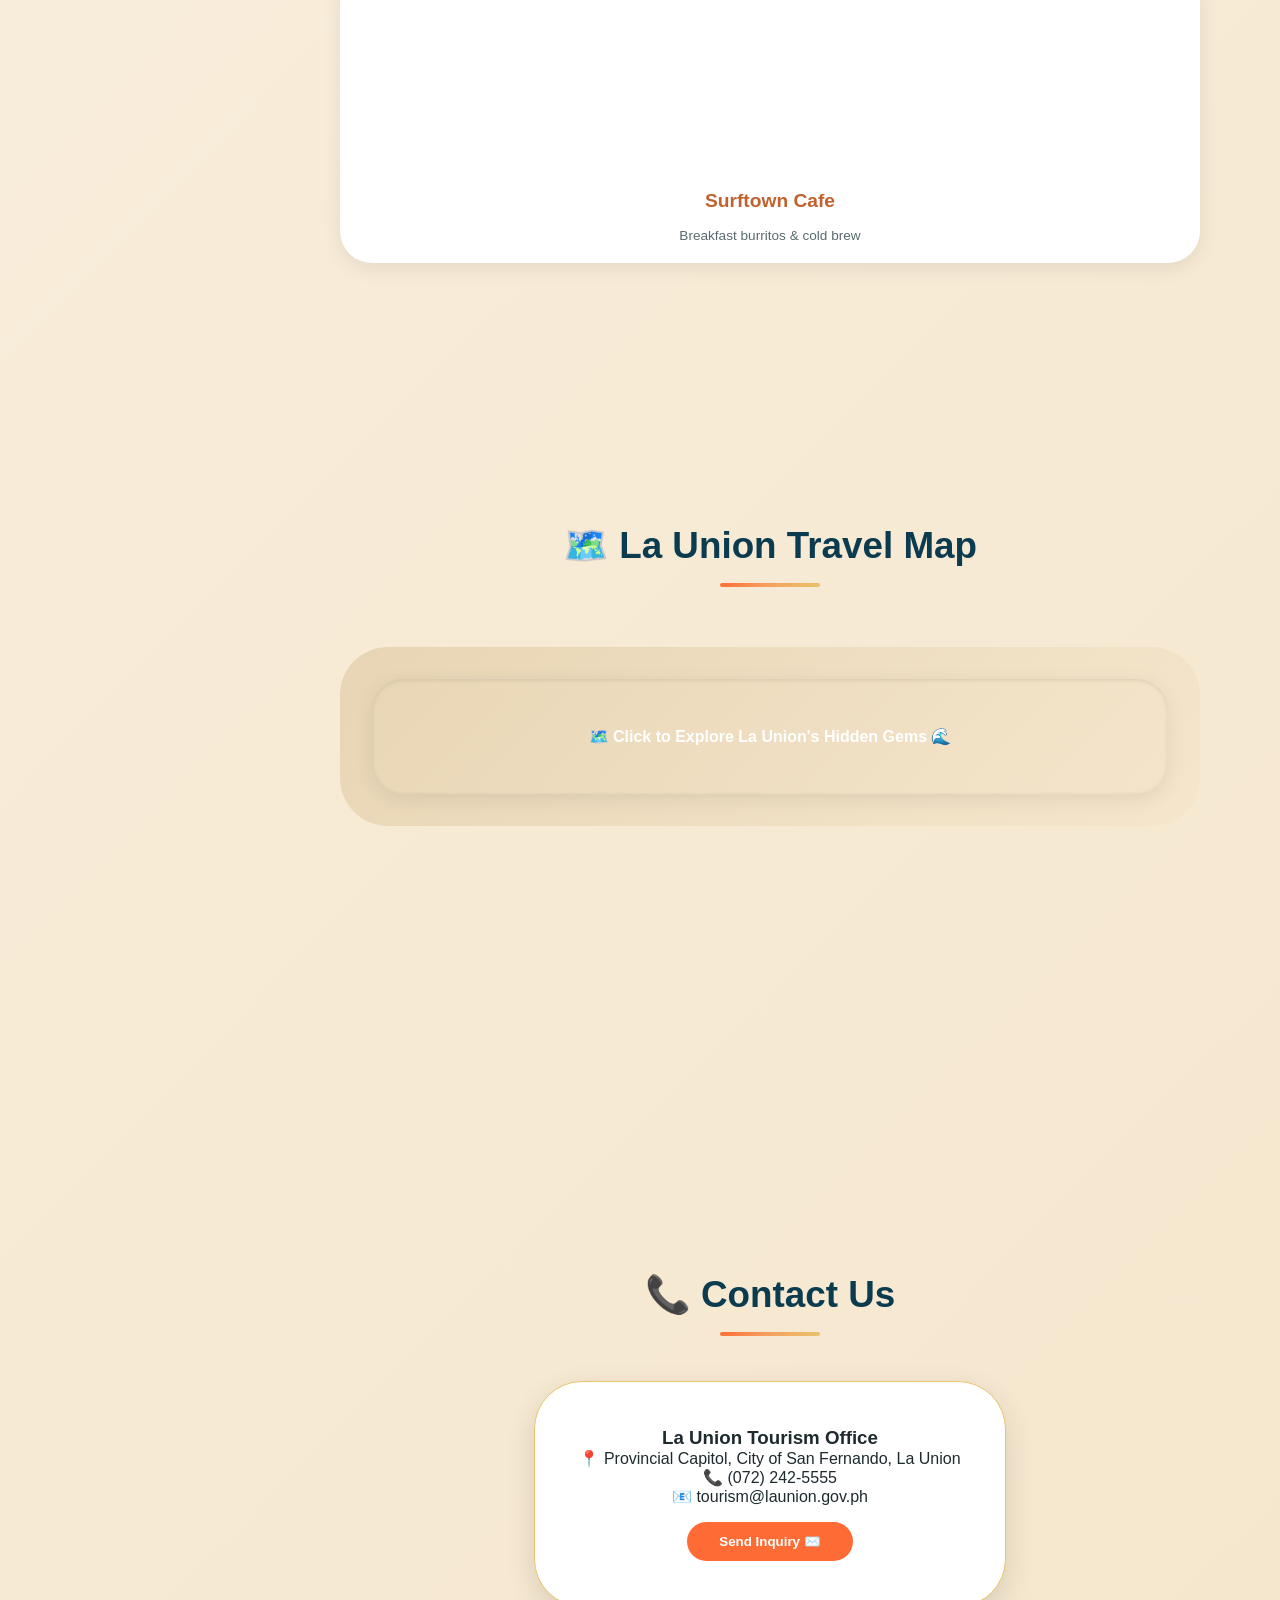
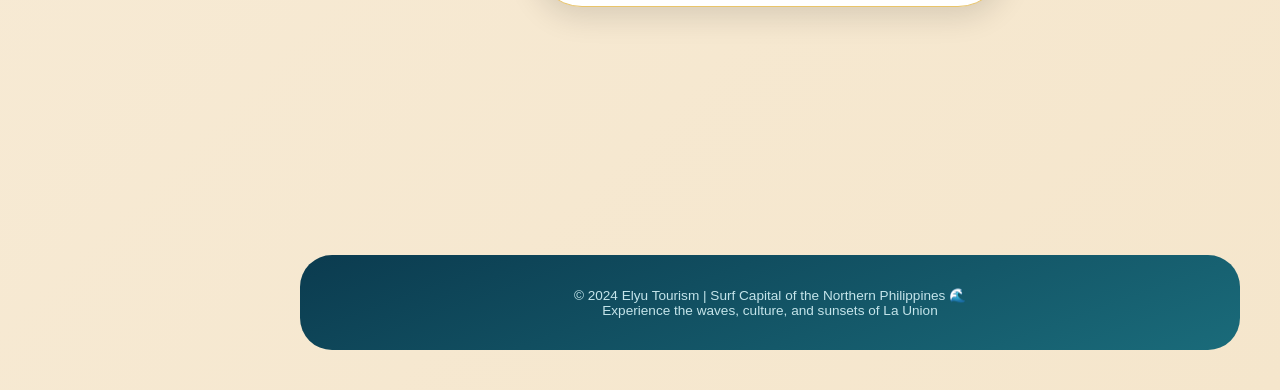
==== commit b4bcfde3: "Fix image filename case in tourist.html" ====
--- a/tourist.html
+++ b/tourist.html
@@ -6,7 +6,6 @@
     <title>La Union | Surf Capital of the Northern Philippines</title>
     <link rel="preconnect" href="https://fonts.googleapis.com">
     <link rel="preconnect" href="https://fonts.gstatic.com" crossorigin>
-    <link rel="stylesheet" href="project.css">
 </head>
 <style>
     /* ----- RESET & SUNSET VIBES VARIABLES ----- */
@@ -885,7 +884,7 @@
     <!-- SIDEBAR -->
     <aside class="sidebar">
         <div class="logo-container">
-          <img src="real.png" alt="ELYU Logo" class="real-img">
+          <img src="real.png" alt="ELYU Logo" class="real.png">
             <div class="logo-text">ELYU</div>
         </div>
         <nav>
